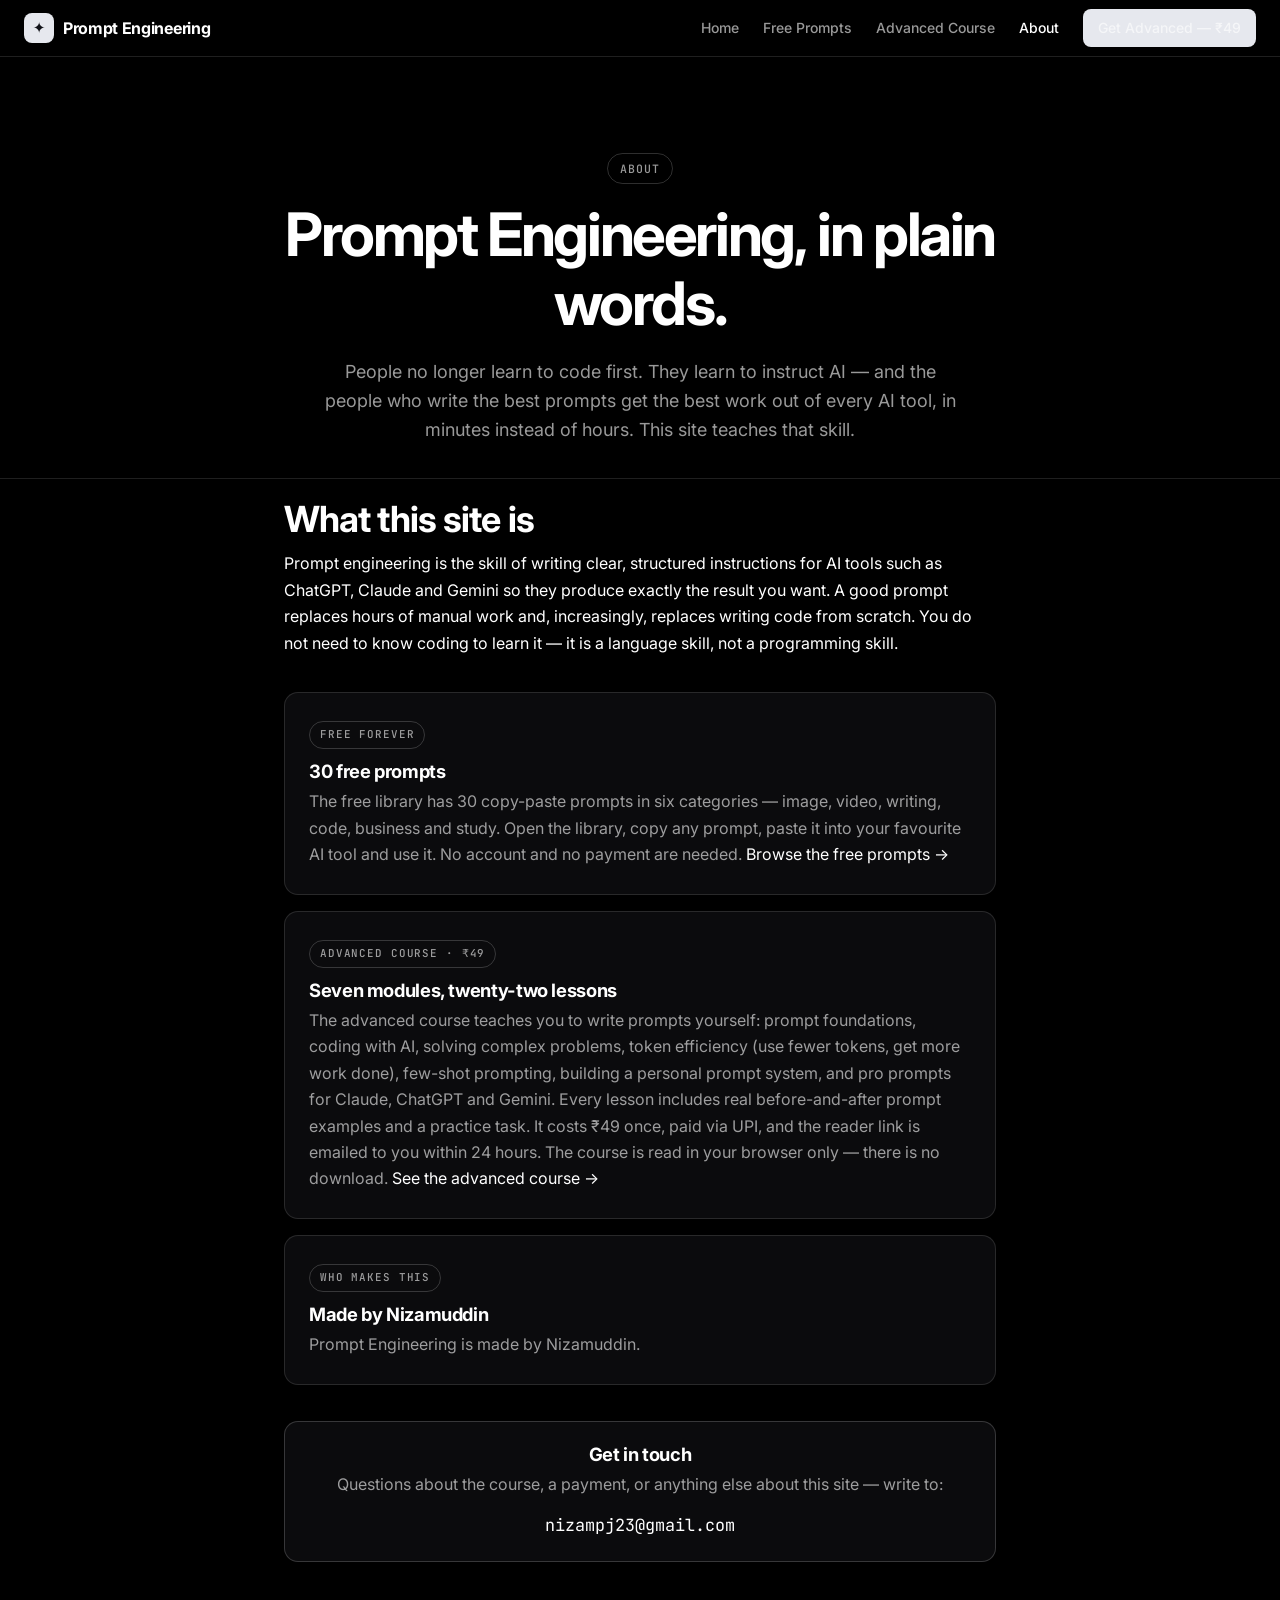
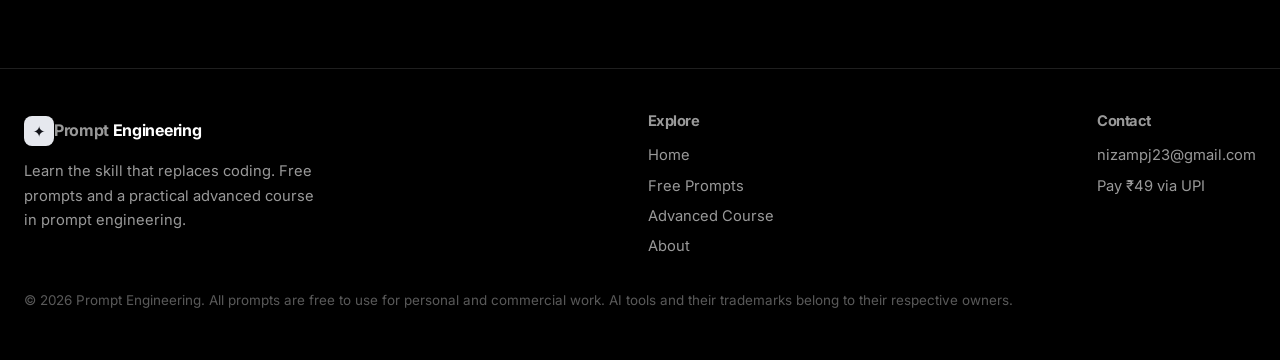
==== about.html @ c58c9f86 "Prompt Engineering site v1: home, free prompts, advanced course (7 modules, 22 lessons), reader, abo" ====
<!DOCTYPE html>
<html lang="en">
<head>
<meta charset="UTF-8">
<meta name="viewport" content="width=device-width, initial-scale=1.0">
<title>About — Prompt Engineering</title>
<meta name="description" content="About Prompt Engineering: a practical course that teaches prompt engineering — 30 free copy-paste prompts and a 7-module advanced course for ₹49. Made by Nizamuddin.">
<meta name="author" content="Nizamuddin">
<meta name="robots" content="index, follow">
<link rel="canonical" href="https://avigyani.github.io/prompt-engineering/about.html">
<meta property="og:type" content="website">
<meta property="og:title" content="About — Prompt Engineering">
<meta property="og:description" content="What Prompt Engineering is, what the free prompts and the ₹49 advanced course include, and how to get in touch.">
<meta property="og:url" content="https://avigyani.github.io/prompt-engineering/about.html">
<meta property="og:site_name" content="Prompt Engineering">
<meta name="twitter:card" content="summary">
<meta name="twitter:title" content="About — Prompt Engineering">
<meta name="twitter:description" content="What Prompt Engineering is, what the free prompts and the ₹49 advanced course include, and how to get in touch.">
<link rel="preconnect" href="https://fonts.googleapis.com">
<link rel="preconnect" href="https://fonts.gstatic.com" crossorigin>
<link href="https://fonts.googleapis.com/css2?family=Inter:wght@400;500;600;700;800&family=JetBrains+Mono:wght@400;500;600&display=swap" rel="stylesheet">
<link rel="stylesheet" href="style.css">
<link rel="icon" href="data:image/svg+xml,<svg xmlns='http://www.w3.org/2000/svg' viewBox='0 0 100 100'><rect width='100' height='100' rx='22' fill='%23ffffff'/><text x='50' y='68' font-size='52' text-anchor='middle' fill='%23000000' font-family='sans-serif' font-weight='bold'>P</text></svg>">
<script type="application/ld+json">
{
  "@context": "https://schema.org",
  "@type": "AboutPage",
  "name": "About — Prompt Engineering",
  "url": "https://avigyani.github.io/prompt-engineering/about.html",
  "description": "About Prompt Engineering: a practical course that teaches prompt engineering — 30 free copy-paste prompts and a 7-module advanced course for ₹49.",
  "inLanguage": "en",
  "author": { "@type": "Person", "name": "Nizamuddin" }
}
</script>
</head>
<body>

<nav class="nav">
  <div class="wrap nav-inner">
    <a class="logo" href="index.html"><span class="logo-mark">✦</span><span>Prompt <em>Engineering</em></span></a>
    <div class="nav-links">
      <a href="index.html">Home</a>
      <a href="free-prompts.html">Free Prompts</a>
      <a href="advanced.html">Advanced Course</a>
      <a href="about.html" class="active">About</a>
      <a href="advanced.html" class="btn btn-grad btn-sm nav-cta">Get Advanced — ₹49</a>
    </div>
  </div>
</nav>

<header class="hero wrap" style="padding-bottom: 20px;">
  <span class="eyebrow">About</span>
  <h1>Prompt Engineering, in plain words.</h1>
  <p class="lead">People no longer learn to code first. They learn to instruct AI — and the people who write the best prompts get the best work out of every AI tool, in minutes instead of hours. This site teaches that skill.</p>
</header>

<section style="padding-top: 20px;">
  <div class="wrap" style="max-width: 760px;">
    <div class="reveal">
      <h2>What this site is</h2>
      <p>Prompt engineering is the skill of writing clear, structured instructions for AI tools such as ChatGPT, Claude and Gemini so they produce exactly the result you want. A good prompt replaces hours of manual work and, increasingly, replaces writing code from scratch. You do not need to know coding to learn it — it is a language skill, not a programming skill.</p>
    </div>

    <div class="card reveal" style="margin-top: 36px;">
      <span class="tag">Free forever</span>
      <h3>30 free prompts</h3>
      <p>The free library has 30 copy-paste prompts in six categories — image, video, writing, code, business and study. Open the library, copy any prompt, paste it into your favourite AI tool and use it. No account and no payment are needed. <a href="free-prompts.html">Browse the free prompts →</a></p>
    </div>

    <div class="card reveal" style="margin-top: 16px;">
      <span class="tag">Advanced course · ₹49</span>
      <h3>Seven modules, twenty-two lessons</h3>
      <p>The advanced course teaches you to write prompts yourself: prompt foundations, coding with AI, solving complex problems, token efficiency (use fewer tokens, get more work done), few-shot prompting, building a personal prompt system, and pro prompts for Claude, ChatGPT and Gemini. Every lesson includes real before-and-after prompt examples and a practice task. It costs ₹49 once, paid via UPI, and the reader link is emailed to you within 24 hours. The course is read in your browser only — there is no download. <a href="advanced.html">See the advanced course →</a></p>
    </div>

    <div class="card reveal" style="margin-top: 16px;">
      <span class="tag">Who makes this</span>
      <h3>Made by Nizamuddin</h3>
      <p>Prompt Engineering is made by Nizamuddin.</p>
    </div>

    <div class="callout reveal" style="margin-top: 36px; text-align: center;">
      <h3 style="margin-bottom: 6px;">Get in touch</h3>
      <p style="color: var(--muted);">Questions about the course, a payment, or anything else about this site — write to:</p>
      <p style="margin-bottom: 0;"><a href="mailto:nizampj23@gmail.com" style="font-family: var(--mono); font-size: 1.05rem;">nizampj23@gmail.com</a></p>
    </div>
  </div>
</section>

<footer>
  <div class="wrap">
    <div class="foot-grid">
      <div>
        <a class="logo" href="index.html" style="margin-bottom:10px;"><span class="logo-mark">✦</span><span>Prompt <em>Engineering</em></span></a>
        <p style="max-width:300px;">Learn the skill that replaces coding. Free prompts and a practical advanced course in prompt engineering.</p>
      </div>
      <div>
        <h4 style="margin-bottom:10px;">Explore</h4>
        <a href="index.html">Home</a>
        <a href="free-prompts.html">Free Prompts</a>
        <a href="advanced.html">Advanced Course</a>
        <a href="about.html">About</a>
      </div>
      <div>
        <h4 style="margin-bottom:10px;">Contact</h4>
        <a href="mailto:nizampj23@gmail.com">nizampj23@gmail.com</a>
        <a href="advanced.html">Pay ₹49 via UPI</a>
      </div>
    </div>
    <p class="foot-note">© 2026 Prompt Engineering. All prompts are free to use for personal and commercial work. AI tools and their trademarks belong to their respective owners.</p>
  </div>
</footer>

<script src="main.js"></script>
</body>
</html>
---- style.css ----
/* Prompt Engineering — shared design system
   Clean minimal design language: flat black, hairline borders,
   white type, near-white primary buttons, Inter + JetBrains Mono. */

:root {
  --bg: #000000;
  --bg-2: #0b0b0d;
  --surface: #0b0b0d;
  --surface-2: #1b1b1d;
  --border: rgba(255, 255, 255, 0.18);
  --border-subtle: rgba(255, 255, 255, 0.12);
  --text: #ffffff;
  --muted: rgba(255, 255, 255, 0.6);
  --muted-2: rgba(255, 255, 255, 0.35);
  --primary: #e6e8ee;
  --primary-fg: #111218;
  --green: #4fcf46;
  --radius: 14px;
  --radius-sm: 10px;
  --radius-btn: 8px;
  --max: 80rem;
  --font-body: "Inter", system-ui, -apple-system, "Segoe UI", sans-serif;
  --font-display: "Inter", system-ui, -apple-system, "Segoe UI", sans-serif;
  --mono: "JetBrains Mono", ui-monospace, "SF Mono", "Cascadia Code", Consolas, monospace;
}

* { box-sizing: border-box; margin: 0; padding: 0; }

html { scroll-behavior: smooth; }

body {
  background: var(--bg);
  color: var(--text);
  font-family: var(--font-body);
  font-size: 16px;
  line-height: 1.65;
  -webkit-font-smoothing: antialiased;
  overflow-x: hidden;
}

::selection { background: rgba(255, 255, 255, 0.22); color: #fff; }

a { color: var(--text); text-decoration: none; }
a:hover { text-decoration: underline; }

h1, h2, h3, h4 { font-family: var(--font-display); line-height: 1.15; letter-spacing: -0.03em; font-weight: 700; }
h2 { font-size: clamp(1.75rem, 4vw, 2.25rem); margin-bottom: 0.6rem; letter-spacing: -0.025em; }
h3 { font-size: 1.15rem; margin-bottom: 0.4rem; letter-spacing: -0.02em; }
p { margin-bottom: 0.9rem; }
.lead { color: var(--muted); font-size: 1.125rem; max-width: 640px; line-height: 1.6; }
.grad-text { color: var(--text); background: none; }

/* Layout */
.wrap { max-width: var(--max); margin: 0 auto; padding: 0 24px; }
section { padding: 72px 0; border-top: 1px solid var(--border-subtle); }
.section-head { text-align: center; margin-bottom: 44px; }
.section-head p { margin: 0 auto; }
.eyebrow {
  display: inline-flex; align-items: center;
  font-family: var(--mono); font-size: 0.72rem; font-weight: 500;
  letter-spacing: 0.08em; text-transform: uppercase;
  color: var(--muted); border: 1px solid var(--border); border-radius: 999px;
  padding: 5px 12px; margin-bottom: 16px; background: transparent;
}

/* Nav — sticky, blurred black, hairline bottom border */
.nav {
  position: sticky; top: 0; z-index: 50;
  background: rgba(0, 0, 0, 0.8);
  backdrop-filter: blur(12px);
  -webkit-backdrop-filter: blur(12px);
  border-bottom: 1px solid var(--border-subtle);
}
.nav-inner { display: flex; align-items: center; justify-content: space-between; height: 56px; }
.logo { font-family: var(--font-display); font-weight: 700; font-size: 1rem; letter-spacing: -0.02em; color: var(--text); display: flex; align-items: center; gap: 9px; }
.logo:hover { text-decoration: none; }
.logo-mark {
  width: 30px; height: 30px; border-radius: 8px; background: var(--primary);
  display: inline-flex; align-items: center; justify-content: center;
  font-size: 0.95rem; color: var(--primary-fg); flex: none;
}
.logo span em { font-style: normal; color: var(--text); }
.nav-links { display: flex; align-items: center; gap: 24px; }
.nav-links a { color: var(--muted); font-size: 0.875rem; font-weight: 500; }
.nav-links a:hover, .nav-links a.active { color: var(--text); text-decoration: none; }
.nav-cta { padding: 8px 14px !important; font-size: 0.875rem !important; }
@media (max-width: 760px) {
  .nav-links a:not(.btn) { display: none; }
}

/* Buttons: 40px high, 8px radius, medium weight */
.btn {
  display: inline-block; padding: 10px 16px; border-radius: var(--radius-btn);
  font-weight: 500; font-size: 0.875rem; line-height: 1.4; border: 1px solid transparent;
  cursor: pointer; transition: background 0.15s ease, border-color 0.15s ease, opacity 0.15s ease;
  text-align: center; font-family: var(--font-body);
}
.btn:hover { text-decoration: none; }
.btn-grad { background: var(--primary); color: var(--primary-fg); }
.btn-grad:hover { background: #ffffff; }
.btn-ghost { background: transparent; color: var(--text); border-color: var(--border); }
.btn-ghost:hover { background: var(--surface-2); }
.btn-sm { padding: 8px 12px; font-size: 0.875rem; }

/* Hero */
.hero { padding: 96px 0 64px; text-align: center; position: relative; }
.hero h1 { font-size: clamp(2.4rem, 6vw, 3.75rem); letter-spacing: -0.04em; max-width: 820px; margin: 0 auto 20px; }
.hero .lead { margin: 0 auto 14px; }
.hero-ctas { display: flex; gap: 12px; justify-content: center; flex-wrap: wrap; margin: 30px 0 56px; }
.hero-ctas .btn { padding: 12px 20px; font-size: 0.95rem; }
.type-box {
  max-width: 680px; margin: 0 auto;
  background: var(--surface); border: 1px solid var(--border); border-radius: var(--radius-sm);
  padding: 20px 22px; text-align: left; font-family: var(--mono); font-size: 0.88rem;
  color: rgba(255, 255, 255, 0.85); min-height: 92px;
}
.type-box .prompt-label { color: var(--muted-2); font-size: 0.7rem; letter-spacing: 0.1em; text-transform: uppercase; display: block; margin-bottom: 8px; }
.type-caret { display: inline-block; width: 8px; height: 1.1em; background: #fff; vertical-align: text-bottom; animation: blink 0.9s steps(1) infinite; margin-left: 2px; }
@keyframes blink { 50% { opacity: 0; } }

/* Small chips under the hero */
.float-row { display: flex; gap: 10px; justify-content: center; flex-wrap: wrap; margin-top: 40px; }
.float-card {
  background: transparent; border: 1px solid var(--border); border-radius: 999px;
  padding: 8px 16px; font-size: 0.875rem; color: var(--muted);
}
.float-card b { color: var(--text); font-weight: 600; }

/* Stats */
.stats { display: grid; grid-template-columns: repeat(3, 1fr); gap: 16px; margin-top: 8px; }
.stat {
  background: var(--surface); border: 1px solid var(--border-subtle); border-radius: var(--radius);
  padding: 28px 18px; text-align: center;
}
.stat b { display: block; font-family: var(--font-display); font-size: clamp(1.7rem, 4vw, 2.4rem); font-weight: 700; letter-spacing: -0.03em; color: var(--text); }
.stat span { color: var(--muted); font-size: 0.92rem; }
@media (max-width: 600px) { .stats { grid-template-columns: 1fr; } }

/* Steps */
.steps { display: grid; grid-template-columns: repeat(3, 1fr); gap: 16px; }
.step {
  background: var(--surface); border: 1px solid var(--border-subtle); border-radius: var(--radius);
  padding: 28px 24px;
}
.step-num {
  width: 40px; height: 40px; border-radius: 10px; background: var(--surface-2);
  border: 1px solid var(--border);
  display: flex; align-items: center; justify-content: center;
  font-family: var(--mono); font-weight: 600; font-size: 0.95rem; color: var(--text); margin-bottom: 16px;
}
.step p { color: var(--muted); margin-bottom: 0; }
@media (max-width: 760px) { .steps { grid-template-columns: 1fr; } }

/* Cards */
.card-grid { display: grid; grid-template-columns: repeat(auto-fill, minmax(300px, 1fr)); gap: 16px; }
.card {
  background: var(--surface); border: 1px solid var(--border-subtle); border-radius: var(--radius);
  padding: 26px 24px; transition: border-color 0.2s ease;
}
.card:hover { border-color: var(--border); }
.card p { color: var(--muted); margin-bottom: 0; }
.tag {
  display: inline-block; font-family: var(--mono); font-size: 0.68rem; font-weight: 500;
  letter-spacing: 0.08em; text-transform: uppercase; padding: 4px 10px; border-radius: 999px;
  margin-bottom: 12px; background: transparent; color: var(--muted);
  border: 1px solid var(--border);
}

/* Comparison table */
.compare { width: 100%; border-collapse: collapse; background: var(--surface); border: 1px solid var(--border-subtle); border-radius: var(--radius); overflow: hidden; }
.compare th, .compare td { padding: 14px 18px; text-align: left; border-bottom: 1px solid var(--border-subtle); font-size: 0.95rem; }
.compare tr:last-child th, .compare tr:last-child td { border-bottom: none; }
.compare th { font-family: var(--font-display); font-weight: 600; }
.compare th.adv { color: var(--text); }
.compare td { color: var(--muted); }
.compare td.yes { color: var(--green); font-weight: 600; }
.compare td.no { color: var(--muted-2); }
.compare-wrap { overflow-x: auto; border-radius: var(--radius); }
@media (max-width: 600px) { .compare th, .compare td { padding: 12px 10px; font-size: 0.88rem; } }

/* Prompt block + copy */
.prompt-block {
  background: var(--surface); border: 1px solid var(--border-subtle); border-radius: var(--radius-sm);
  padding: 16px 18px; font-family: var(--mono); font-size: 0.85rem; line-height: 1.6;
  color: rgba(255, 255, 255, 0.85); white-space: pre-wrap; word-break: break-word; margin: 12px 0;
}
.copy-btn {
  display: inline-flex; align-items: center; gap: 7px;
  background: var(--surface-2); color: var(--text); border: 1px solid var(--border);
  border-radius: var(--radius-btn); padding: 8px 14px; font-size: 0.85rem; font-weight: 500; cursor: pointer;
  transition: background 0.15s ease, border-color 0.15s ease; font-family: var(--font-body);
}
.copy-btn:hover { background: #262629; }
.copy-btn.copied { background: rgba(79, 207, 70, 0.12); border-color: rgba(79, 207, 70, 0.5); color: var(--green); }
.copy-btn.big { padding: 10px 18px; font-size: 0.92rem; }

/* Filter buttons */
.filters { display: flex; gap: 8px; flex-wrap: wrap; justify-content: center; margin-bottom: 36px; }
.filter-btn {
  background: transparent; color: var(--muted); border: 1px solid var(--border);
  border-radius: 999px; padding: 8px 16px; font-size: 0.875rem; font-weight: 500; cursor: pointer;
  font-family: var(--font-body); transition: all 0.15s ease;
}
.filter-btn:hover { color: var(--text); border-color: rgba(255, 255, 255, 0.4); }
.filter-btn.active { background: var(--primary); color: var(--primary-fg); border-color: transparent; }

/* Prompt cards (library) */
.prompt-card { display: flex; flex-direction: column; }
.prompt-card .prompt-block { flex: 1; font-size: 0.82rem; max-height: 220px; overflow-y: auto; }
.prompt-card .card-foot { display: flex; justify-content: space-between; align-items: center; margin-top: 14px; }
.prompt-card .use { font-size: 0.82rem; color: var(--muted-2); }

/* FAQ — hairline rows */
.faq { max-width: 760px; margin: 0 auto; border-top: 1px solid var(--border); }
.faq-item { border-bottom: 1px solid var(--border); }
.faq-q {
  width: 100%; text-align: left; background: none; border: none; color: var(--text);
  font-family: var(--font-display); font-size: 1rem; font-weight: 600;
  padding: 20px 4px; cursor: pointer; display: flex; justify-content: space-between; align-items: center; gap: 14px;
}
.faq-q::after { content: "+"; font-size: 1.3rem; color: var(--muted); flex: none; transition: transform 0.25s ease; font-weight: 400; }
.faq-item.open .faq-q::after { transform: rotate(45deg); }
.faq-a { display: none; padding: 0 4px 20px; color: var(--muted); }
.faq-item.open .faq-a { display: block; }

/* Callout boxes (token-saving feature, tips) */
.callout {
  margin-bottom: 34px; padding: 22px 24px;
  border: 1px solid var(--border); border-radius: var(--radius);
  background: var(--surface);
}
.callout-sm {
  margin: 18px 0 4px; padding: 16px 18px;
  border: 1px solid var(--border); border-radius: var(--radius-sm);
  background: var(--surface);
}
.callout-end { margin-top: 34px; margin-bottom: 0; }

/* Price / payment */
.price-card {
  max-width: 620px; margin: 0 auto; text-align: center;
  background: var(--surface);
  border: 1px solid var(--border); border-radius: var(--radius); padding: 40px 28px;
}
.price { font-family: var(--font-display); font-size: 3rem; font-weight: 700; letter-spacing: -0.03em; color: var(--text); }
.price small { font-size: 1rem; color: var(--muted); font-weight: 500; }
.strike { color: var(--muted-2); text-decoration: line-through; font-size: 1.2rem; margin-right: 10px; }
.pay-box {
  display: flex; gap: 26px; align-items: center; justify-content: center; flex-wrap: wrap;
  margin: 26px 0 10px; text-align: left;
}
.pay-box img { width: 190px; height: 190px; border-radius: 10px; background: #fff; padding: 8px; }
.pay-info p { margin-bottom: 8px; }
.upi-id {
  font-family: var(--mono); background: var(--surface); border: 1px solid var(--border);
  border-radius: 8px; padding: 8px 12px; display: inline-block; font-size: 0.9rem;
}
.pay-note { font-size: 0.88rem; color: var(--muted); }

/* Forms */
.form { max-width: 560px; margin: 0 auto; text-align: left; }
.form label { display: block; font-weight: 600; font-size: 0.92rem; margin: 16px 0 6px; }
.form input {
  width: 100%; padding: 12px 14px; border-radius: var(--radius-btn); border: 1px solid var(--border);
  background: var(--bg-2); color: var(--text); font-size: 1rem; font-family: var(--font-body);
}
.form input:focus { outline: none; border-color: rgba(255, 255, 255, 0.5); box-shadow: 0 0 0 3px rgba(255, 255, 255, 0.08); }
.form .btn { width: 100%; margin-top: 22px; }

/* Modules */
.module { background: var(--surface); border: 1px solid var(--border-subtle); border-radius: var(--radius); padding: 28px 26px; margin-bottom: 16px; }
.module-head { display: flex; gap: 16px; align-items: flex-start; margin-bottom: 12px; }
.module-num {
  flex: none; width: 40px; height: 40px; border-radius: 10px; background: var(--surface-2);
  border: 1px solid var(--border);
  display: flex; align-items: center; justify-content: center;
  font-family: var(--mono); font-weight: 600; color: var(--text);
}
.module ul { list-style: none; }
.module li { color: var(--muted); padding: 7px 0 7px 26px; position: relative; border-bottom: 1px solid var(--border-subtle); }
.module li:last-child { border-bottom: none; }
.module li::before { content: "→"; position: absolute; left: 0; color: var(--muted-2); }
.module li b { color: var(--text); }

/* Reader */
.reader-layout { display: grid; grid-template-columns: 280px 1fr; gap: 28px; align-items: start; }
.reader-side {
  position: sticky; top: 76px; background: var(--surface); border: 1px solid var(--border-subtle);
  border-radius: var(--radius); padding: 20px; max-height: calc(100vh - 100px); overflow-y: auto;
}
.reader-side h3 { font-size: 0.8rem; font-family: var(--mono); font-weight: 500; text-transform: uppercase; letter-spacing: 0.1em; color: var(--muted); margin-bottom: 14px; }
.reader-side ul { list-style: none; }
.reader-side .mod-label { font-weight: 600; font-size: 0.9rem; margin: 14px 0 4px; color: var(--text); }
.reader-side .mod-label:first-child { margin-top: 0; }
.reader-side a { display: block; padding: 5px 0 5px 12px; color: var(--muted); font-size: 0.9rem; border-left: 2px solid transparent; }
.reader-side a:hover { color: var(--text); text-decoration: none; }
.reader-side a.active { color: var(--text); border-left-color: #fff; }
.lesson { display: none; }
.lesson.active { display: block; animation: fadein 0.35s ease; }
@keyframes fadein { from { opacity: 0; transform: translateY(8px); } to { opacity: 1; transform: none; } }
.lesson h2 { margin-bottom: 4px; }
.lesson .lesson-meta { color: var(--muted-2); font-size: 0.88rem; margin-bottom: 20px; }
.lesson p { color: rgba(255, 255, 255, 0.85); }
.lesson h4 { margin: 22px 0 8px; color: var(--text); font-size: 1rem; }
.practice {
  background: var(--surface); border: 1px solid var(--border);
  border-radius: var(--radius-sm); padding: 16px 18px; margin-top: 22px;
}
.practice b { color: var(--text); }
.practice p { margin-bottom: 0; color: var(--muted); }
.reader-nav { display: flex; justify-content: space-between; gap: 12px; margin-top: 34px; }
.reader-nav .btn { flex: 1; max-width: 48%; }
@media (max-width: 860px) {
  .reader-layout { grid-template-columns: 1fr; }
  .reader-side { position: static; max-height: none; }
}

/* CTA band — inverted: near-white panel, dark text */
.cta-band {
  background: var(--primary); border-radius: var(--radius); padding: 52px 30px; text-align: center;
}
.cta-band h2 { color: var(--primary-fg); }
.cta-band p { color: rgba(17, 18, 24, 0.65); max-width: 560px; margin: 0 auto 26px; }
.cta-band .btn { background: var(--primary-fg); color: #fff; }
.cta-band .btn:hover { background: #000; }

/* Footer */
footer { border-top: 1px solid var(--border-subtle); padding: 44px 0 34px; color: var(--muted); font-size: 0.92rem; }
.foot-grid { display: flex; justify-content: space-between; gap: 30px; flex-wrap: wrap; }
.foot-grid a { color: var(--muted); display: block; padding: 3px 0; }
.foot-grid a:hover { color: var(--text); }
.foot-note { margin-top: 28px; color: var(--muted-2); font-size: 0.84rem; }

/* Scroll reveal */
.reveal { opacity: 0; transform: translateY(26px); transition: opacity 0.7s ease, transform 0.7s ease; }
.reveal.visible { opacity: 1; transform: none; }
@media (prefers-reduced-motion: reduce) {
  .reveal { opacity: 1; transform: none; transition: none; }
  html { scroll-behavior: auto; }
}

/* Print protection for the reader (keeps prompts copyable, blocks printout) */
@media print {
  body * { display: none !important; }
  body::after {
    content: "This course is for on-screen reading only. Please read it in your browser.";
    display: block !important; padding: 40px; font-size: 18px; color: #000;
  }
}

/* ============ Motion — Staggered headline animation (plain CSS/JS, no libraries) ============
   Patterns studied from the reference site: staggered blur-in headline words
   (enter: opacity + translateY + blur), diagonal streak lines + a slow flare sweep
   behind the hero, scanline/shine sweep + lift on cards, fade-up entrances,
   marquee strip, count-up stats. Only transforms / opacity / filter move.
   No colour gradients. */

/* --- Hero word blur-in: words start blurred + lifted, sharpen one by one --- */
.hero-animated .hero-word {
  display: inline-block;
  animation: word-in 0.7s cubic-bezier(0.22, 1, 0.36, 1) both;
  animation-delay: var(--d, 0s);
}
@keyframes word-in {
  from { opacity: 0; filter: blur(10px); transform: translateY(16px); }
  to { opacity: 1; filter: blur(0); transform: translateY(0); }
}

/* --- Hero entrance for the rest of the hero stack --- */
.hero-ready .hero .eyebrow,
.hero-ready .hero .lead,
.hero-ready .hero-ctas,
.hero-ready .hero .type-box,
.hero-ready .hero .float-row {
  animation: hero-fade-up 0.7s cubic-bezier(0.22, 1, 0.36, 1) both;
}
.hero-ready .hero .eyebrow { animation-delay: 0.05s; }
.hero-ready .hero .lead { animation-delay: 0.45s; }
.hero-ready .hero-ctas { animation-delay: 0.55s; }
.hero-ready .hero .type-box { animation-delay: 0.65s; }
.hero-ready .hero .float-row { animation-delay: 0.75s; }
@keyframes hero-fade-up {
  from { opacity: 0; transform: translateY(14px); }
  to { opacity: 1; transform: none; }
}

/* --- Streaks: diagonal hairlines drifting behind the hero headline --- */
.streaks { position: absolute; inset: 0; overflow: hidden; pointer-events: none; z-index: 0; }
.streaks span {
  position: absolute; height: 1px;
  background: rgba(255, 255, 255, 0.13);
  transform: rotate(-24deg);
  animation: streak-drift 9s ease-in-out infinite alternate;
}
@keyframes streak-drift {
  from { opacity: 0.35; transform: rotate(-24deg) translateX(-14px); }
  to { opacity: 1; transform: rotate(-24deg) translateX(14px); }
}

/* --- Flare: a soft white band sweeping slowly behind the headline --- */
.hero-flare {
  position: absolute; top: 6%; left: 50%;
  width: 560px; max-width: 80vw; height: 130px;
  background: rgba(255, 255, 255, 0.055);
  filter: blur(42px); border-radius: 50%;
  pointer-events: none; z-index: 0;
  animation: flare-sweep 8s ease-in-out infinite alternate;
}
@keyframes flare-sweep {
  from { transform: translateX(-78%); }
  to { transform: translateX(-22%); }
}

/* --- Animated cards: hover lift + border glow + shine sweep --- */
.card, .step, .stat, .module {
  position: relative; overflow: hidden;
  transition: transform 0.3s ease, border-color 0.3s ease, box-shadow 0.3s ease;
}
.card:hover, .step:hover, .stat:hover, .module:hover {
  transform: translateY(-4px);
  border-color: rgba(255, 255, 255, 0.45);
  box-shadow: 0 16px 40px -20px rgba(0, 0, 0, 0.9);
}
.card::after, .step::after, .stat::after, .module::after {
  content: ""; position: absolute; top: 0; bottom: 0; width: 90px;
  background: rgba(255, 255, 255, 0.06);
  transform: skewX(-18deg) translateX(-320px);
  transition: transform 0.8s ease;
  pointer-events: none;
}
.card:hover::after, .step:hover::after, .stat:hover::after, .module:hover::after {
  transform: skewX(-18deg) translateX(1600px);
}

/* --- Button press (reference uses active scale 0.97) --- */
.btn, .copy-btn, .filter-btn {
  transition: background 0.15s ease, border-color 0.15s ease, opacity 0.15s ease, transform 0.15s ease, color 0.15s ease;
}
.btn:active, .copy-btn:active, .filter-btn:active { transform: scale(0.97); }

/* --- Marquee: infinite scrolling strip of prompt chips --- */
.marquee {
  overflow: hidden;
  border-top: 1px solid var(--border-subtle);
  border-bottom: 1px solid var(--border-subtle);
  padding: 14px 0;
  display: flex;
}
.marquee-track {
  display: flex; flex: none; min-width: max-content;
  will-change: transform;
  animation: marquee-scroll 36s linear infinite;
}
.marquee:hover .marquee-track { animation-play-state: paused; }
@keyframes marquee-scroll { to { transform: translateX(-50%); } }
.marquee-track span {
  font-family: var(--mono); font-size: 0.8rem; color: var(--muted);
  border: 1px solid var(--border); border-radius: 999px;
  padding: 7px 14px; white-space: nowrap; margin-right: 10px;
}

/* --- Scroll reveal stagger: siblings enter one after another --- */
.reveal { transition-delay: calc(var(--i, 0) * 70ms); }

/* --- Reader sidebar links: smooth active-state change --- */
.reader-side a { transition: color 0.2s ease, border-color 0.2s ease; }

/* --- Hero glow: soft white radial glow pulsing slowly behind the headline --- */
.hero > *:not(.streaks):not(.hero-flare):not(.hero-glow) { position: relative; z-index: 1; }
.hero-glow {
  position: absolute; top: -8%; left: 50%;
  width: 620px; max-width: 92vw; height: 330px;
  background: rgba(255, 255, 255, 0.075);
  filter: blur(60px); border-radius: 50%;
  pointer-events: none; z-index: 0;
  animation: glow-pulse 6s ease-in-out infinite alternate;
}
@keyframes glow-pulse {
  from { opacity: 0.45; transform: translateX(-50%) scale(0.94); }
  to { opacity: 0.9; transform: translateX(-50%) scale(1.07); }
}

/* --- Module accordion cards ("Course at a glance", home page) --- */
.module-hint {
  font-family: var(--mono); font-size: 0.8rem; color: var(--muted-2);
  margin: 14px auto 0; text-align: center;
}
.module-cards { display: grid; gap: 12px; max-width: 860px; margin: 0 auto; }
.module-card {
  background: var(--surface); border: 1px solid var(--border-subtle); border-radius: var(--radius);
  position: relative; overflow: hidden;
  transition: transform 0.3s ease, border-color 0.3s ease, box-shadow 0.3s ease;
}
.module-card:hover {
  transform: translateY(-4px);
  border-color: rgba(255, 255, 255, 0.45);
  box-shadow: 0 16px 40px -20px rgba(0, 0, 0, 0.9);
}
.module-card::after {
  content: ""; position: absolute; top: 0; bottom: 0; width: 90px;
  background: rgba(255, 255, 255, 0.06);
  transform: skewX(-18deg) translateX(-320px);
  transition: transform 0.8s ease;
  pointer-events: none;
}
.module-card:hover::after { transform: skewX(-18deg) translateX(1600px); }
.module-card-head {
  width: 100%; display: flex; align-items: center; gap: 16px;
  background: none; border: none; padding: 20px 22px;
  color: var(--text); font-family: var(--font-body); text-align: left;
  cursor: pointer;
}
.module-card-head:focus-visible { outline: 2px solid rgba(255, 255, 255, 0.5); outline-offset: -2px; }
.module-card-titles { flex: 1; min-width: 0; display: flex; flex-direction: column; align-items: flex-start; gap: 2px; }
.module-card-titles .tag { margin-bottom: 4px; }
.module-card-name { font-family: var(--font-display); font-size: 1.1rem; font-weight: 700; letter-spacing: -0.02em; line-height: 1.25; }
.module-card-meta { font-family: var(--mono); font-size: 0.75rem; color: var(--muted); letter-spacing: 0.05em; }
.module-card-chev {
  flex: none; font-size: 1.4rem; font-weight: 400; color: var(--muted);
  transition: transform 0.35s ease, color 0.2s ease;
}
.module-card.open .module-card-chev { transform: rotate(45deg); color: var(--text); }
.module-card-body {
  display: grid; grid-template-rows: 0fr;
  transition: grid-template-rows 0.45s cubic-bezier(0.22, 1, 0.36, 1);
}
.module-card.open .module-card-body { grid-template-rows: 1fr; }
.module-card-inner { overflow: hidden; min-height: 0; padding: 0 22px; }
.module-card.open .module-card-inner { padding-bottom: 22px; }
.module-card-inner > p { color: var(--muted); margin-bottom: 10px; }
.module-card-inner ul { list-style: none; }
.module-card-inner li { color: var(--muted); padding: 7px 0 7px 26px; position: relative; border-bottom: 1px solid var(--border-subtle); }
.module-card-inner li:last-child { border-bottom: none; }
.module-card-inner li::before { content: "→"; position: absolute; left: 0; color: var(--muted-2); }
.module-card-inner li b { color: var(--text); }

/* --- Reduced motion: everything still, everything visible --- */
@media (prefers-reduced-motion: reduce) {
  .reveal { opacity: 1; transform: none; transition: none; }
  html { scroll-behavior: auto; }
  .hero-animated .hero-word,
  .hero-ready .hero .eyebrow,
  .hero-ready .hero .lead,
  .hero-ready .hero-ctas,
  .hero-ready .hero .type-box,
  .hero-ready .hero .float-row,
  .streaks span, .hero-flare, .hero-glow, .marquee-track { animation: none !important; }
  .hero-word { opacity: 1; filter: none; transform: none; }
  .hero-ready .hero .eyebrow,
  .hero-ready .hero .lead,
  .hero-ready .hero-ctas,
  .hero-ready .hero .type-box,
  .hero-ready .hero .float-row { opacity: 1; transform: none; }
  .hero-glow { opacity: 0.5; transform: translateX(-50%); }
  .card::after, .step::after, .stat::after, .module::after, .module-card::after { display: none; }
  .card:hover, .step:hover, .stat:hover, .module:hover, .module-card:hover { transform: none; }
  .btn:active, .copy-btn:active, .filter-btn:active { transform: none; }
  .module-card-body { transition: none; }
}
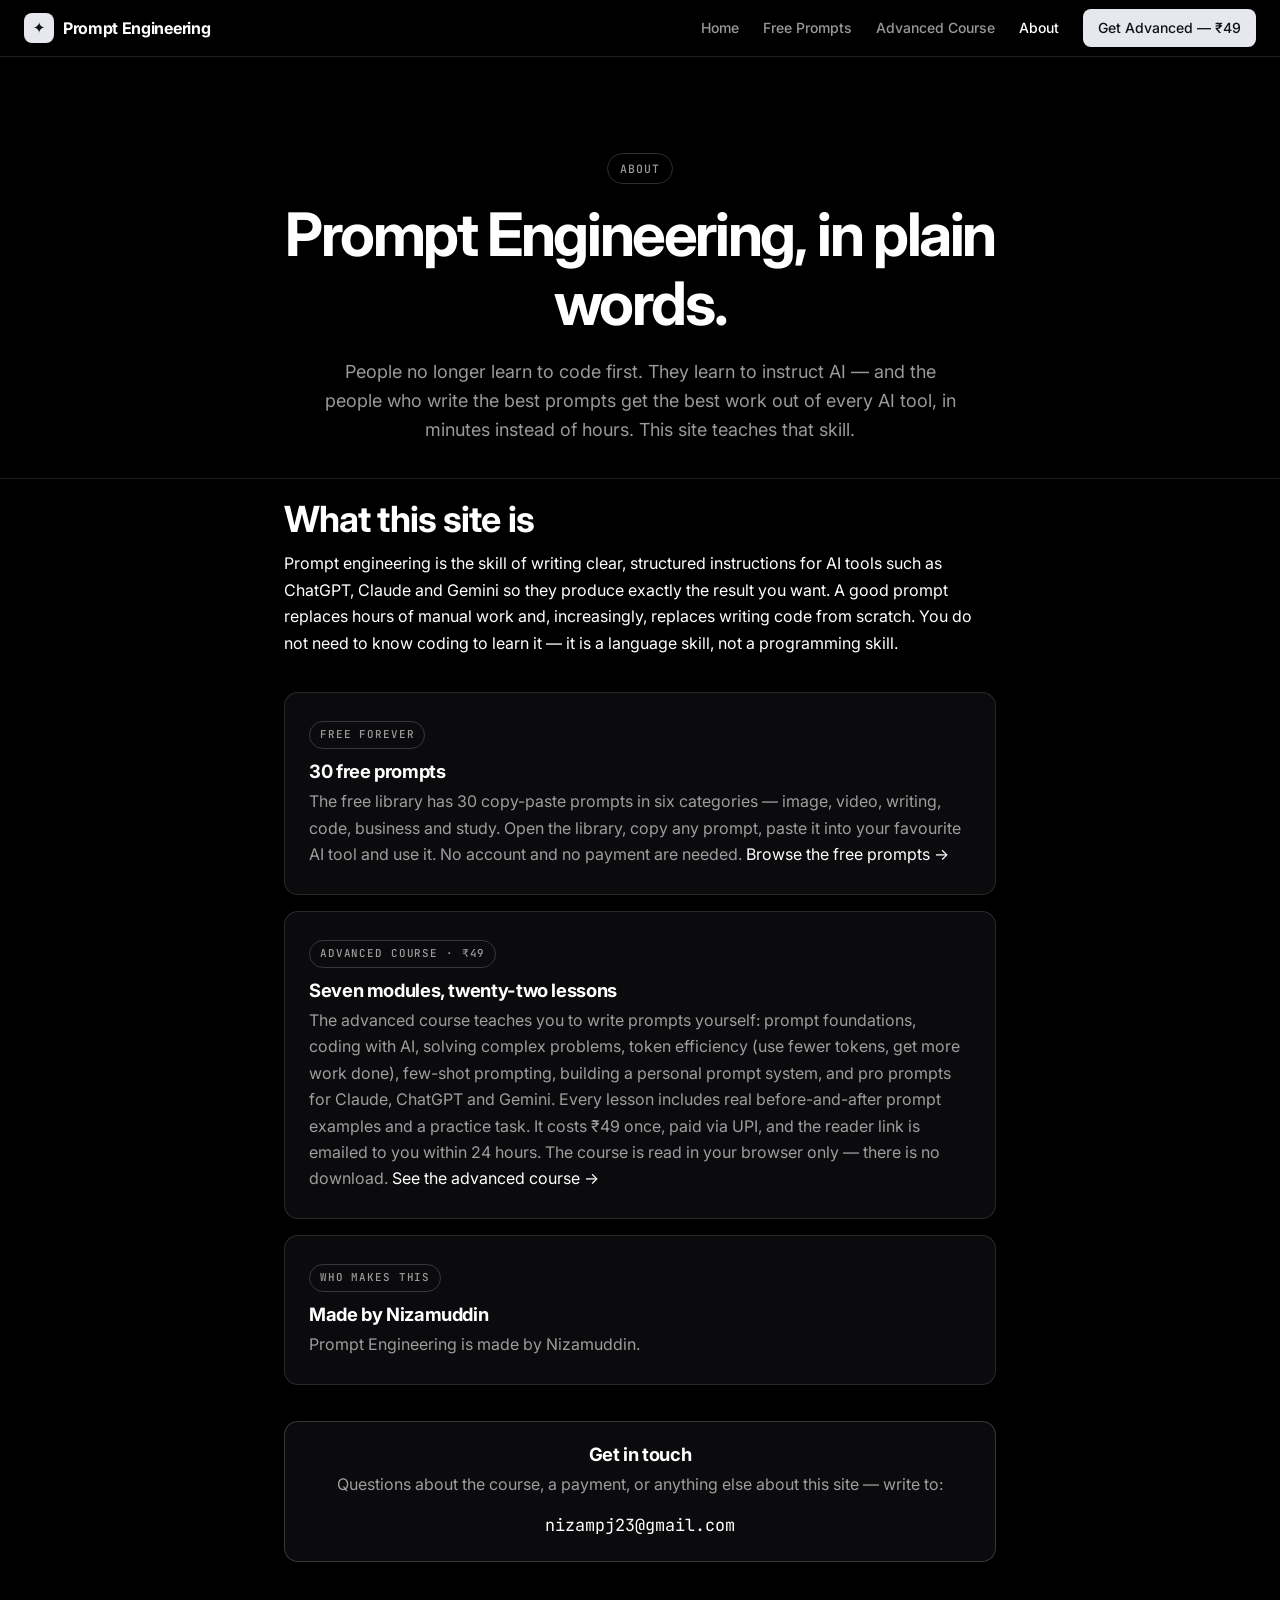
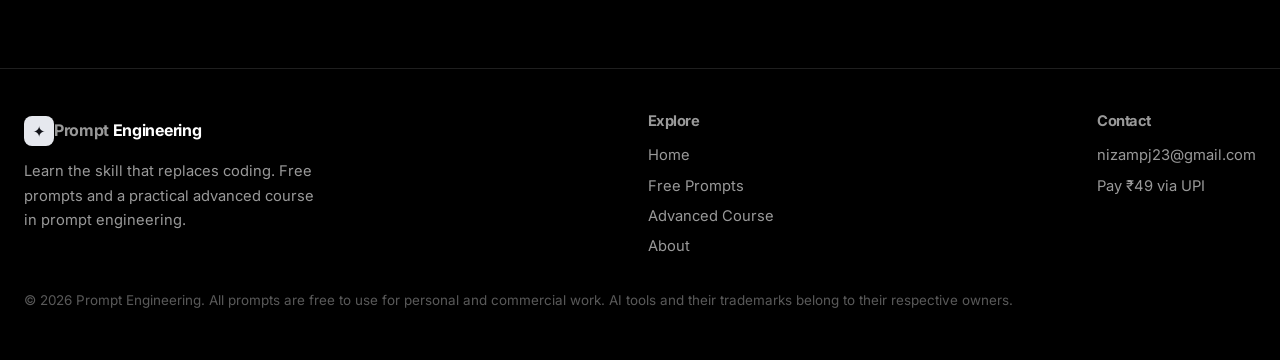
==== commit 8871c3b3: "Add Cloudflare Web Analytics beacon (same token as poetry site)" ====
--- a/about.html
+++ b/about.html
@@ -7,11 +7,11 @@
 <meta name="description" content="About Prompt Engineering: a practical course that teaches prompt engineering — 30 free copy-paste prompts and a 7-module advanced course for ₹49. Made by Nizamuddin.">
 <meta name="author" content="Nizamuddin">
 <meta name="robots" content="index, follow">
-<link rel="canonical" href="https://avigyani.github.io/prompt-engineering/about.html">
+<link rel="canonical" href="https://avigyani.com/Prompt-engineering/about.html">
 <meta property="og:type" content="website">
 <meta property="og:title" content="About — Prompt Engineering">
 <meta property="og:description" content="What Prompt Engineering is, what the free prompts and the ₹49 advanced course include, and how to get in touch.">
-<meta property="og:url" content="https://avigyani.github.io/prompt-engineering/about.html">
+<meta property="og:url" content="https://avigyani.com/Prompt-engineering/about.html">
 <meta property="og:site_name" content="Prompt Engineering">
 <meta name="twitter:card" content="summary">
 <meta name="twitter:title" content="About — Prompt Engineering">
@@ -26,7 +26,7 @@
   "@context": "https://schema.org",
   "@type": "AboutPage",
   "name": "About — Prompt Engineering",
-  "url": "https://avigyani.github.io/prompt-engineering/about.html",
+  "url": "https://avigyani.com/Prompt-engineering/about.html",
   "description": "About Prompt Engineering: a practical course that teaches prompt engineering — 30 free copy-paste prompts and a 7-module advanced course for ₹49.",
   "inLanguage": "en",
   "author": { "@type": "Person", "name": "Nizamuddin" }
@@ -112,5 +112,6 @@
 </footer>
 
 <script src="main.js"></script>
+<!-- Cloudflare Web Analytics --><script type='module' src='https://static.cloudflareinsights.com/beacon.min.js' data-cf-beacon='{"token": "2b2821f9a88e46babf6dc936bd78f0c9"}'></script><!-- End Cloudflare Web Analytics -->
 </body>
 </html>
--- a/style.css
+++ b/style.css
@@ -84,6 +84,9 @@
 .nav-links a { color: var(--muted); font-size: 0.875rem; font-weight: 500; }
 .nav-links a:hover, .nav-links a.active { color: var(--text); text-decoration: none; }
 .nav-cta { padding: 8px 14px !important; font-size: 0.875rem !important; }
+/* Nav links set a pale text colour that beats .btn-grad (specificity) —
+   the white ₹49 pill ended up with white text. Force dark text on the nav CTA. */
+.nav-links a.btn-grad { color: var(--primary-fg); }
 @media (max-width: 760px) {
   .nav-links a:not(.btn) { display: none; }
 }
@@ -458,6 +461,35 @@
   border: 1px solid var(--border); border-radius: 999px;
   padding: 7px 14px; white-space: nowrap; margin-right: 10px;
 }
+
+/* --- Sliding prompt cards: two auto-sliding rows, opposite directions ---
+   Reference-style card carousel. Rows fade at the edges, pause on hover/touch,
+   and fall back to swipeable rows when motion is reduced. */
+.slide-cards { padding: 8px 0 4px; }
+.slide-row {
+  overflow-x: auto; margin-bottom: 12px;
+  scrollbar-width: none; -webkit-overflow-scrolling: touch;
+  cursor: grab;
+  -webkit-mask-image: linear-gradient(90deg, transparent, #000 8%, #000 92%, transparent);
+  mask-image: linear-gradient(90deg, transparent, #000 8%, #000 92%, transparent);
+}
+.slide-row::-webkit-scrollbar { display: none; }
+.slide-row:active { cursor: grabbing; }
+.slide-track {
+  display: flex; gap: 12px; width: max-content;
+}
+.slide-card {
+  flex: none; width: 300px; max-width: 82vw;
+  background: var(--surface); border: 1px solid var(--border-subtle);
+  border-radius: var(--radius); padding: 12px;
+  text-align: left; color: var(--text);
+  transition: border-color 0.3s ease, transform 0.3s ease;
+  user-select: none; -webkit-user-select: none;
+}
+.slide-card:hover { border-color: rgba(255, 255, 255, 0.45); transform: translateY(-2px); text-decoration: none; }
+.slide-card img { width: 100%; height: 150px; object-fit: cover; border-radius: 10px; display: block; margin-bottom: 12px; }
+.slide-card h3 { font-family: var(--font-display); font-size: 1rem; font-weight: 700; letter-spacing: -0.02em; margin: 8px 0 4px; }
+.slide-go { display: block; margin-top: 8px; font-family: var(--mono); font-size: 0.75rem; letter-spacing: 0.05em; color: var(--muted-2); }
 
 /* --- Scroll reveal stagger: siblings enter one after another --- */
 .reveal { transition-delay: calc(var(--i, 0) * 70ms); }
